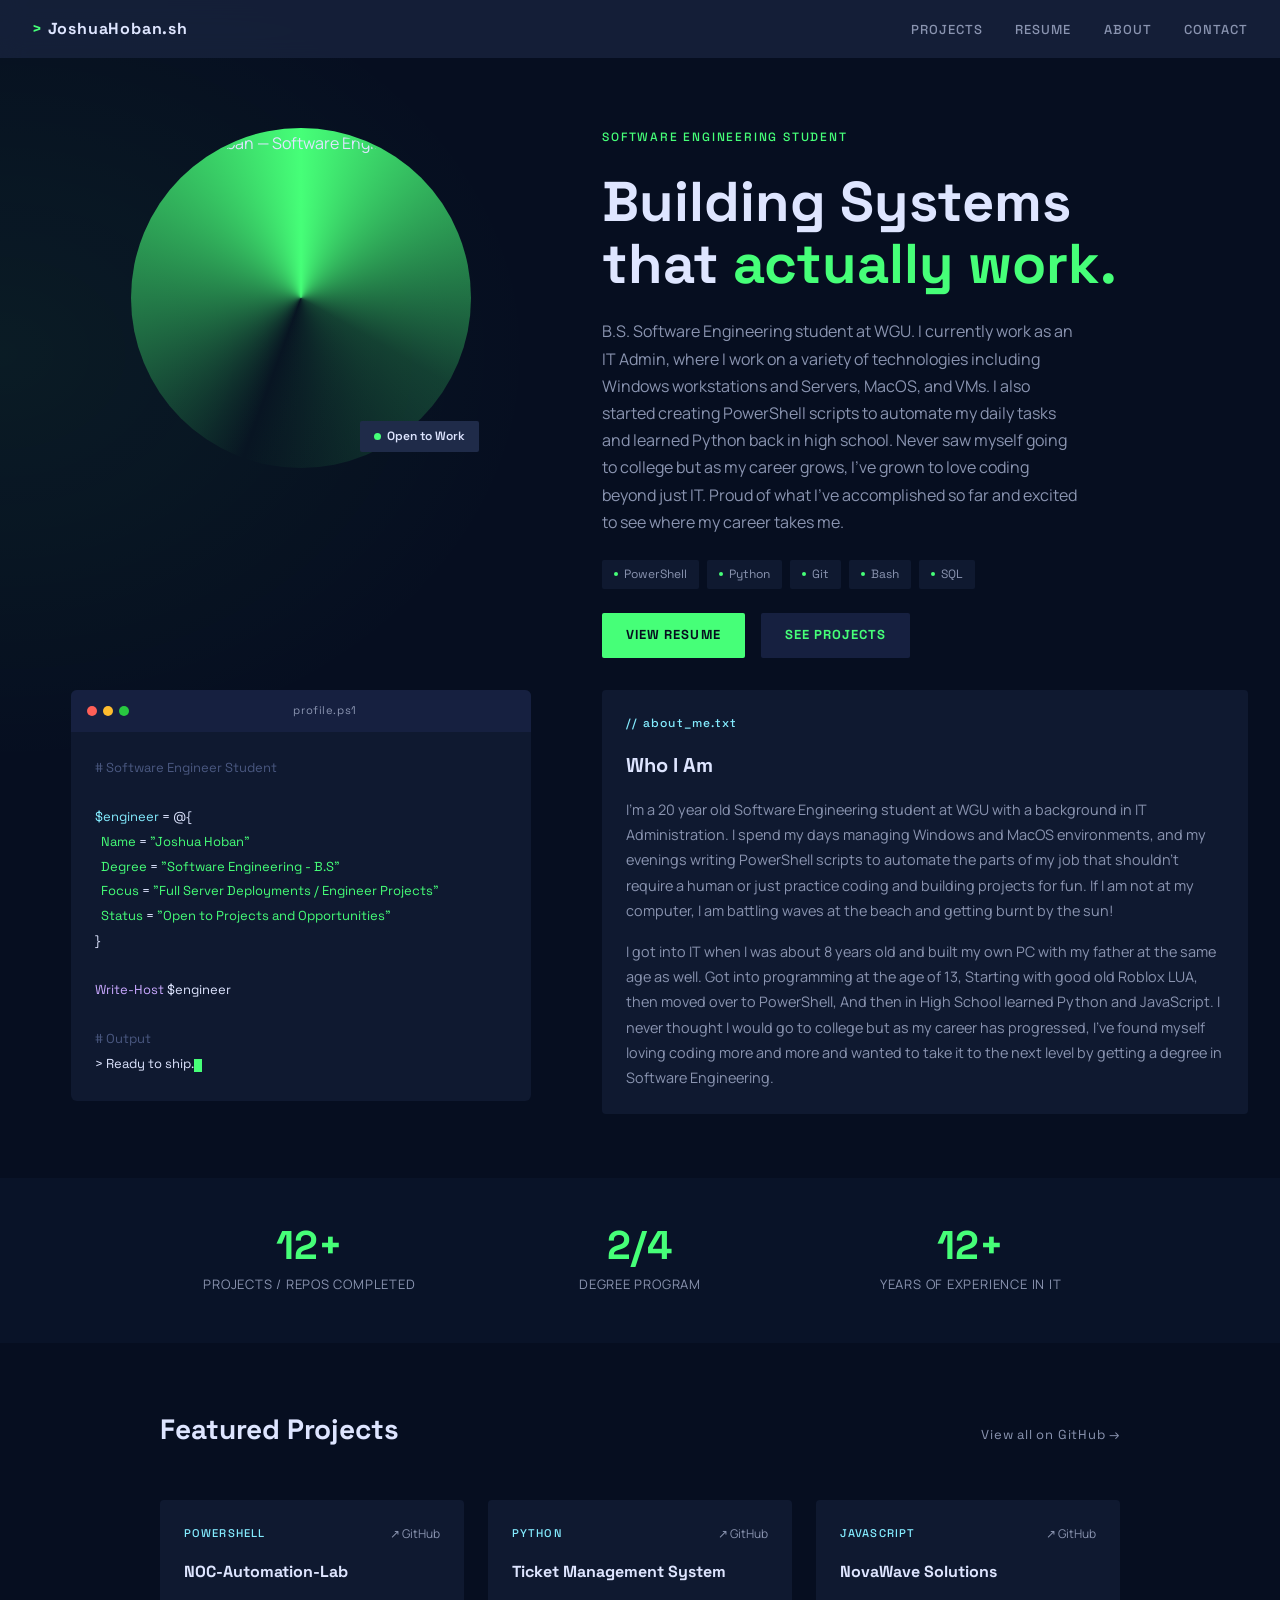
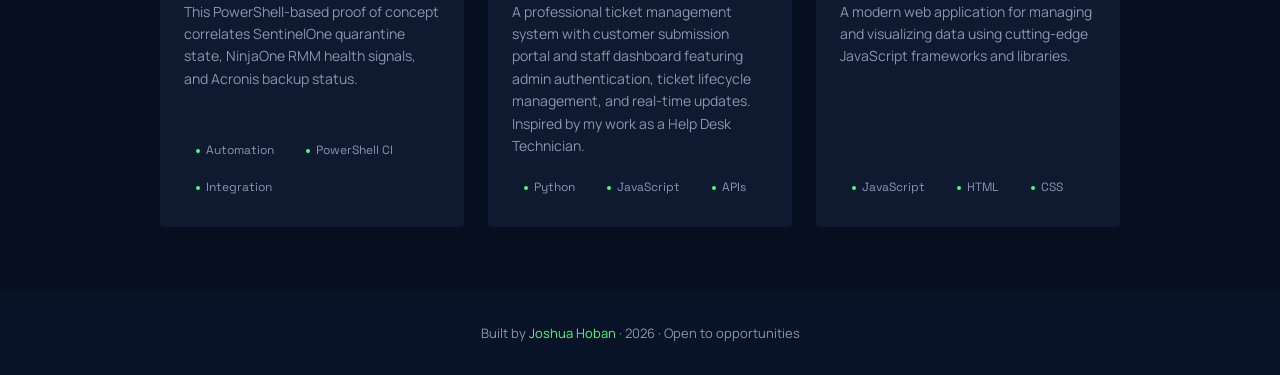
==== index.html @ ffe5ee06 "Full build of Portfolio. Just needs a profile picture" ====
<!DOCTYPE html>
<html lang="en">
<head>
  <meta charset="UTF-8" />
  <meta name="viewport" content="width=device-width, initial-scale=1.0" />
  <title>Joshua Hoban — Software Engineer Student | IT Admin</title>

  <link rel="preconnect" href="https://fonts.googleapis.com" />
  <link rel="preconnect" href="https://fonts.gstatic.com" crossorigin />
  <link
    href="https://fonts.googleapis.com/css2?family=Space+Grotesk:wght@400;500;700&family=Manrope:wght@400;500;600&display=swap"
    rel="stylesheet"
  />
  <link rel="stylesheet" href="styles.css" />
</head>

<body>
  <nav class="nav">
    <div class="nav__logo">
      <span>></span> JoshuaHoban.sh
    </div>
    <ul class="nav__links">
      <li><a href="#projects">Projects</a></li>
      <li><a href="resume.html">Resume</a></li>
      <li><a href="about.html">About</a></li>
      <li><a href="contact.html">Contact</a></li> 
    </ul>
  </nav>

  <section class="hero">
    <div class="hero__visual">
      <div class="profile-frame">
        <img
          src="images/profile.jpg"
          alt="Joshua Hoban — Software Engineer"
          class="profile-img"
        />
        <div class="profile-badge">
          <span class="profile-badge__dot"></span>
          Open to Work
        </div>
      </div>
    </div>
    <div class="hero__content">
      <p class="eyebrow fade-in visible">Software Engineering Student</p>

      <h1 class="hero__headline fade-in visible">
        Building Systems<br>
        that <span class="accent">actually work.</span>
      </h1>
      <p class="hero__sub fade-in visible">
        B.S. Software Engineering student at WGU. I currently work as an IT Admin,
        where I work on a variety of technologies including Windows workstations and
        Servers, MacOS, and VMs. I also started creating PowerShell scripts to automate
        my daily tasks and learned Python back in high school. Never saw myself going to
        college but as my career grows, I've grown to love coding beyond just IT.
        Proud of what I've accomplished so far and excited to see where my career takes me.
      </p>

      <div class="hero__stack fade-in visible">
        <span class="chip">PowerShell</span>
        <span class="chip">Python</span>
        <span class="chip">Git</span>
        <span class="chip">Bash</span>
        <span class="chip">SQL</span>
      </div>

      <div class="hero__ctas fade-in visible">
        <a href="#" class="btn-primary">View Resume</a>
        <a href="#projects" class="btn-secondary">See Projects</a>
      </div>
    </div>

    <div class="hero__terminal fade-in">
      <div class="terminal">
        <div class="terminal__bar">
          <div class="terminal__dot terminal__dot--red"></div>
          <div class="terminal__dot terminal__dot--yellow"></div>
          <div class="terminal__dot terminal__dot--green"></div>
          <span class="terminal__title">profile.ps1</span>
        </div>
        <div class="terminal__body">
          <div class="t-comment"># Software Engineer Student</div>
          <br>
          <div><span class="t-keyword">$engineer</span><span class="t-var"> = @{</span></div>
          <div>&nbsp;&nbsp;<span class="t-string">Name</span><span class="t-var">   = </span><span class="t-string">"Joshua Hoban"</span></div>
          <div>&nbsp;&nbsp;<span class="t-string">Degree</span><span class="t-var"> = </span><span class="t-string">"Software Engineering - B.S"</span></div>
          <div>&nbsp;&nbsp;<span class="t-string">Focus</span><span class="t-var">  = </span><span class="t-string">"Full Server Deployments / Engineer Projects"</span></div>
          <div>&nbsp;&nbsp;<span class="t-string">Status</span><span class="t-var"> = </span><span class="t-primary">"Open to Projects and Opportunities"</span></div>
          <div><span class="t-var">}</span></div>
          <br>
          <div><span class="t-fn">Write-Host</span><span class="t-var"> $engineer</span></div>
          <br>
          <div class="t-comment"># Output</div>
          <div><span class="t-var">> Ready to ship.</span><span class="cursor"></span></div>
        </div>
      </div>
    </div>

    <div class="hero__about fade-in">
      <div class="about-card">
        <p class="about-card__eyebrow">// about_me.txt</p>
        <h3 class="about-card__title">Who I Am</h3>
        <p class="about-card__body">
          I'm a 20 year old Software Engineering student at WGU with a background in IT
          Administration. I spend my days managing Windows and MacOS environments,
          and my evenings writing PowerShell scripts to automate the parts of my
          job that shouldn't require a human or just practice coding and building projects for fun. If I am not at my computer,
          I am battling waves at the beach and getting burnt by the sun!
        </p>
        <p class="about-card__body">
          I got into IT when I was about 8 years old and built my own PC with my father at the same age as well.
          Got into programming at the age of 13, Starting with good old Roblox LUA, then moved over to PowerShell, And then in High School
          learned Python and JavaScript. I never thought I would go to college but as my career has progressed, I've found myself loving coding more 
          and more and wanted to take it to the next level by getting a degree in Software Engineering.
        </p>
      </div>
    </div>

  </section>

  <section class="stats">
    <div class="stats__inner">
      <div class="stat fade-in">
        <div class="stat__number">12+</div>
        <div class="stat__label">Projects / Repos Completed</div>
      </div>
      <div class="stat fade-in">
        <div class="stat__number">2/4</div>
        <div class="stat__label">Degree Program</div>
      </div>
      <div class="stat fade-in">
        <div class="stat__number">12+</div>
        <div class="stat__label">Years of Experience in IT</div>
      </div>
    </div>
  </section>

  <section class="projects" id="projects">

    <div class="section-header">
      <h2>Featured Projects</h2>
      <a href="https://github.com/MrHoban?tab=repositories">View all on GitHub →</a>
    </div>

    <div class="projects__grid">
      <div class="card fade-in">
        <div class="card__meta">
          <span class="card__lang">PowerShell</span>
          <a href="https://github.com/MrHoban/NOC-Automation-Lab" class="card__link">↗ GitHub</a>
        </div>
        <h3 class="card__title">NOC-Automation-Lab</h3>
        <p class="card__desc">
          This PowerShell-based proof of concept correlates SentinelOne quarantine
          state, NinjaOne RMM health signals, and Acronis backup status.
        </p>
        <div class="card__chips">
          <span class="chip">Automation</span>
          <span class="chip">PowerShell CI</span>
          <span class="chip">Integration</span>
        </div>
      </div>

      <div class="card fade-in">
        <div class="card__meta">
          <span class="card__lang">Python</span>
          <a href="https://github.com/MrHoban/ticket-management-system" class="card__link">↗ GitHub</a>
        </div>
        <h3 class="card__title">Ticket Management System</h3>
        <p class="card__desc">
          A professional ticket management system with customer submission portal
          and staff dashboard featuring admin authentication, ticket lifecycle
          management, and real-time updates. Inspired by my work as a Help Desk
          Technician.
        </p>
        <div class="card__chips">
          <span class="chip">Python</span>
          <span class="chip">JavaScript</span>
          <span class="chip">APIs</span>
        </div>
      </div>

      <div class="card fade-in">
        <div class="card__meta">
          <span class="card__lang">JavaScript</span>
          <a href="https://github.com/MrHoban/NovaWave-Solutions" class="card__link">↗ GitHub</a>
        </div>
        <h3 class="card__title">NovaWave Solutions</h3>
        <p class="card__desc">
          A modern web application for managing and visualizing data using
          cutting-edge JavaScript frameworks and libraries.
        </p>
        <div class="card__chips">
          <span class="chip">JavaScript</span>
          <span class="chip">HTML</span>
          <span class="chip">CSS</span>
        </div>
      </div>

    </div>
  </section>

  <footer class="footer">
    <p>Built by <span>Joshua Hoban</span> · 2026 · Open to opportunities</p>
  </footer>

  <script src="script.js"></script>

</body>
</html>
---- styles.css ----
/* ================================================================
   style.css
   Portfolio — "The Architectural Syntax" Design System
   ================================================================

   TABLE OF CONTENTS
   1. CSS Custom Properties (Design Tokens)
   2. Reset & Base Styles
   3. Navigation Bar
   4. Hero Section
   5. Buttons
   6. Tech Stack Chips
   7. Terminal Visual
   8. Stats Row
   9. Featured Projects
   10. Footer
   11. Fade-in Animation
   12. Responsive (Mobile)
================================================================ */
:root {
  --surface:               #060e20;   
  --surface-container-low: #091328;   
  --surface-container:     #0f1930;   
  --surface-container-high:#162040;   
  --surface-bright:        #1f2b49;  

  --primary:  #46ff78;   
  --tertiary: #84ecff;   

  --on-surface:         #dee5ff;   
  --on-surface-variant: #8a94b0;   
  --on-primary:         #060e20;   

  --font-display: 'Space Grotesk', sans-serif;  
  --font-body:    'Manrope', sans-serif;        

  --space-2:  0.5rem;    
  --space-3:  0.75rem;   
  --space-4:  1rem;      
  --space-6:  1.5rem;    
  --space-8:  2rem;     
  --space-12: 3rem;      
  --space-16: 4rem;    
}

*, *::before, *::after {
  box-sizing: border-box;  
  margin: 0;
  padding: 0;
}

html {
  scroll-behavior: smooth; 
}

body {
  background-color: var(--surface);
  color: var(--on-surface);
  font-family: var(--font-body);
  font-size: 1rem;
  line-height: 1.6;
  -webkit-font-smoothing: antialiased; 
}

a {
  color: inherit;
  text-decoration: none;
}

.nav {
  position: fixed;
  top: 0;
  left: 0;
  right: 0;
  z-index: 100; 
  display: flex;
  justify-content: space-between; 
  align-items: center;
  padding: var(--space-4) var(--space-8);
  background: rgba(31, 43, 73, 0.6); 
  backdrop-filter: blur(12px);
  -webkit-backdrop-filter: blur(12px); 
}

.nav__logo {
  font-family: var(--font-display);
  font-size: 1rem;
  font-weight: 700;
  letter-spacing: 0.05em;
  color: var(--on-surface);
}

.nav__logo span {
  color: var(--primary);
}

.nav__links {
  display: flex;
  gap: var(--space-8);
  list-style: none;
}

.nav__links a {
  font-family: var(--font-display);
  font-size: 0.8125rem;
  font-weight: 500;
  letter-spacing: 0.08em;
  text-transform: uppercase;
  color: var(--on-surface-variant);
  transition: color 0.2s ease; 
}

.nav__links a:hover {
  color: var(--primary);
}

.hero {
  min-height: 100vh;
  display: grid;
  grid-template-columns: 1fr 1.2fr;
  grid-template-rows: auto auto;
  align-items: start;
  gap: var(--space-8);
  padding: var(--space-16) var(--space-8);
  padding-top: calc(var(--space-16) + 64px);
  background:
    radial-gradient(ellipse 60% 50% at 0% 30%, rgba(70, 255, 120, 0.06) 0%, transparent 70%),
    var(--surface);
}

.hero__content {
  display: flex;
  flex-direction: column;
  gap: var(--space-6);
}

.eyebrow {
  font-family: var(--font-display);
  font-size: 0.75rem;
  font-weight: 500;
  letter-spacing: 0.15em;
  text-transform: uppercase;
  color: var(--primary);
}

.hero__headline {
  font-family: var(--font-display);
  font-size: clamp(2.5rem, 5vw, 3.5rem);
  font-weight: 700;
  line-height: 1.1;
  color: var(--on-surface);
}

.hero__headline .accent {
  color: var(--primary);
}

.hero__sub {
  font-size: 1rem;
  color: var(--on-surface-variant);
  max-width: 480px;
  line-height: 1.7;
}

.hero__stack {
  display: flex;
  flex-wrap: wrap; 
  gap: var(--space-2);
}

.hero__ctas {
  display: flex;
  gap: var(--space-4);
  flex-wrap: wrap;
}

.hero__terminal,
.hero__about {
  width: 100%;
}

.hero__visual {
  display: flex;
  justify-content: center;
  align-items: center;
}

.btn-primary {
  display: inline-block;
  padding: 12px var(--space-6);
  background: var(--primary);
  color: var(--on-primary);
  font-family: var(--font-display);
  font-size: 0.8125rem;
  font-weight: 700;
  letter-spacing: 0.08em;
  text-transform: uppercase;
  border-radius: 2px;
  transition: opacity 0.2s ease;
}

.btn-primary:hover {
  opacity: 0.85;
}

.btn-secondary {
  display: inline-block;
  padding: 12px var(--space-6);
  background: var(--surface-container-high);
  color: var(--primary);
  font-family: var(--font-display);
  font-size: 0.8125rem;
  font-weight: 700;
  letter-spacing: 0.08em;
  text-transform: uppercase;
  border-radius: 2px;
  transition: background 0.2s ease;
}

.btn-secondary:hover {
  background: var(--surface-bright);
}

.chip {
  display: inline-flex;
  align-items: center;
  gap: 6px;
  padding: 5px var(--space-3);
  background: var(--surface-container);
  border-radius: 2px;
  font-family: var(--font-display);
  font-size: 0.75rem;
  color: var(--on-surface-variant);
}

.chip::before {
  content: '';        
  width: 4px;
  height: 4px;
  border-radius: 50%; 
  background: var(--primary);
  flex-shrink: 0;     
}

.hero__visual {
  display: flex;
  justify-content: center;
  align-items: center;
}

.profile-frame {
  position: relative;   
  width: 340px;
  height: 340px;
  border-radius: 50%;   
  background: conic-gradient(
    var(--primary) 0deg,
    rgba(70, 255, 120, 0.2) 120deg,
    transparent 200deg,
    var(--primary) 360deg
  );
  padding: 3px;         
  animation: spin-ring 8s linear infinite;
}

@keyframes spin-ring {
  from { transform: rotate(0deg); }
  to   { transform: rotate(360deg); }
}

.profile-img {
  width: 100%;
  height: 100%;
  border-radius: 50%;
  object-fit: cover;     
  object-position: top;  
  display: block;
  animation: counter-spin 8s linear infinite;
}

@keyframes counter-spin {
  from { transform: rotate(0deg); }
  to   { transform: rotate(-360deg); }
}

.profile-badge {
  position: absolute;
  bottom: 16px;
  right: -8px;
  display: flex;
  align-items: center;
  gap: 6px;
  padding: 6px 14px;
  background: var(--surface-bright);
  border-radius: 2px;
  font-family: var(--font-display);
  font-size: 0.75rem;
  font-weight: 600;
  color: var(--on-surface);
  animation: counter-spin 8s linear infinite;
}

.profile-badge__dot {
  width: 7px;
  height: 7px;
  border-radius: 50%;
  background: var(--primary);
  animation: pulse 2s ease-in-out infinite;
  animation-name: pulse;
}

@keyframes pulse {
  0%, 100% { opacity: 1; transform: scale(1); }
  50%       { opacity: 0.5; transform: scale(0.8); }
}

.terminal {
  width: 100%;
  max-width: 460px;
  margin: 0 auto;
  background: var(--surface-container);
  border-radius: 6px;
  overflow: hidden; 
}

.terminal__bar {
  display: flex;
  align-items: center;
  gap: 6px;
  padding: var(--space-3) var(--space-4);
  background: var(--surface-container-high);
}

.terminal__dot {
  width: 10px;
  height: 10px;
  border-radius: 50%;
}

.terminal__dot--red    { background: #ff5f57; }
.terminal__dot--yellow { background: #febc2e; }
.terminal__dot--green  { background: #28c840; }

.terminal__title {
  margin: 0 auto;
  font-family: var(--font-display);
  font-size: 0.7rem;
  color: var(--on-surface-variant);
  letter-spacing: 0.05em;
}

.terminal__body {
  padding: var(--space-6);
  font-family: 'Space Grotesk', monospace;
  font-size: 0.8125rem;
  line-height: 1.9;
}

.t-comment { color: #4a5880; }              
.t-keyword  { color: var(--tertiary); }     
.t-string   { color: var(--primary); }      
.t-var      { color: var(--on-surface); }   
.t-fn       { color: #c9a8ff; }             
.t-primary  { color: var(--primary); }      

.cursor {
  display: inline-block;
  width: 8px;
  height: 1em;
  background: var(--primary);
  vertical-align: text-bottom;
  animation: blink 1s step-end infinite;
}

@keyframes blink {
  0%, 100% { opacity: 1; }
  50%       { opacity: 0; }
}

.about-card {
  height: 100%;
  background: var(--surface-container);
  border-radius: 4px;
  padding: var(--space-6);
  display: flex;
  flex-direction: column;
  gap: var(--space-4);
}

.about-card__eyebrow {
  font-family: var(--font-display);
  font-size: 0.75rem;
  font-weight: 500;
  letter-spacing: 0.1em;
  color: var(--tertiary);
}

.about-card__title {
  font-family: var(--font-display);
  font-size: 1.25rem;
  font-weight: 700;
  color: var(--on-surface);
}

.about-card__body {
  font-size: 0.9rem;
  color: var(--on-surface-variant);
  line-height: 1.75;
}

.stats {
  background: var(--surface-container-low);
  padding: var(--space-12) var(--space-8);
}

.stats__inner {
  max-width: 960px;
  margin: 0 auto; 
  display: grid;
  grid-template-columns: repeat(3, 1fr); 
  gap: var(--space-8);
}

.stat {
  text-align: center;
}

.stat__number {
  font-family: var(--font-display);
  font-size: 2.5rem;
  font-weight: 700;
  color: var(--primary);
  line-height: 1;
}

.stat__label {
  margin-top: var(--space-2);
  font-size: 0.8125rem;
  color: var(--on-surface-variant);
  letter-spacing: 0.06em;
  text-transform: uppercase;
}

.projects {
  padding: var(--space-16) var(--space-8);
  background: var(--surface); 
}

.section-header {
  max-width: 960px;
  margin: 0 auto var(--space-12);
  display: flex;
  align-items: baseline;
  justify-content: space-between;
}

.section-header h2 {
  font-family: var(--font-display);
  font-size: 1.75rem;
  font-weight: 700;
  color: var(--on-surface);
}

.section-header a {
  font-family: var(--font-display);
  font-size: 0.8125rem;
  color: var(--on-surface-variant);
  letter-spacing: 0.06em;
  transition: color 0.2s;
}

.section-header a:hover {
  color: var(--primary);
}

.projects__grid {
  max-width: 960px;
  margin: 0 auto;
  display: grid;
  grid-template-columns: repeat(auto-fill, minmax(280px, 1fr));
  gap: var(--space-6);
}

.card {
  background: var(--surface-container);
  border-radius: 4px;
  padding: var(--space-6);
  display: flex;
  flex-direction: column;
  gap: var(--space-4);
  transition: background 0.25s ease;
}

.card:hover {
  background: var(--surface-container-high);
}

.card__meta {
  display: flex;
  align-items: center;
  justify-content: space-between;
}

.card__lang {
  font-family: var(--font-display);
  font-size: 0.7rem;
  font-weight: 500;
  letter-spacing: 0.1em;
  text-transform: uppercase;
  color: var(--tertiary);
}

.card__link {
  font-size: 0.75rem;
  color: var(--on-surface-variant);
  transition: color 0.2s;
}

.card__link:hover {
  color: var(--primary);
}

.card__title {
  font-family: var(--font-display);
  font-size: 1rem;
  font-weight: 700;
  color: var(--on-surface);
}

.card__desc {
  font-size: 0.875rem;
  color: var(--on-surface-variant);
  line-height: 1.6;
  flex: 1; 
}

.card__chips {
  display: flex;
  flex-wrap: wrap;
  gap: var(--space-2);
}


.footer {
  background: var(--surface-container-low);
  padding: var(--space-8);
  text-align: center;
}

.footer p {
  font-size: 0.8125rem;
  color: var(--on-surface-variant);
}

.footer span {
  color: var(--primary);
}

.fade-in {
  opacity: 0;
  transform: translateY(24px);
  transition: opacity 0.6s ease, transform 0.6s ease;
}

.fade-in.visible {
  opacity: 1;
  transform: translateY(0);
}

.fade-in:nth-child(1) { transition-delay: 0s; }
.fade-in:nth-child(2) { transition-delay: 0.1s; }
.fade-in:nth-child(3) { transition-delay: 0.2s; }

@media (max-width: 768px) {
  .hero {
    grid-template-columns: 1fr;
    padding: var(--space-8) var(--space-4);
    padding-top: calc(var(--space-12) + 64px);
  }

  .hero__terminal,
  .hero__about {
    grid-column: 1;
  }

  /* Shrink the photo on mobile */
  .profile-frame {
    width: 200px;
    height: 200px;
  }

  .nav__links {
    gap: var(--space-4);
  }

  .stats__inner {
    grid-template-columns: 1fr;
    gap: var(--space-6);
  }

  .terminal__body {
    grid-template-columns: 1fr;
  }
}
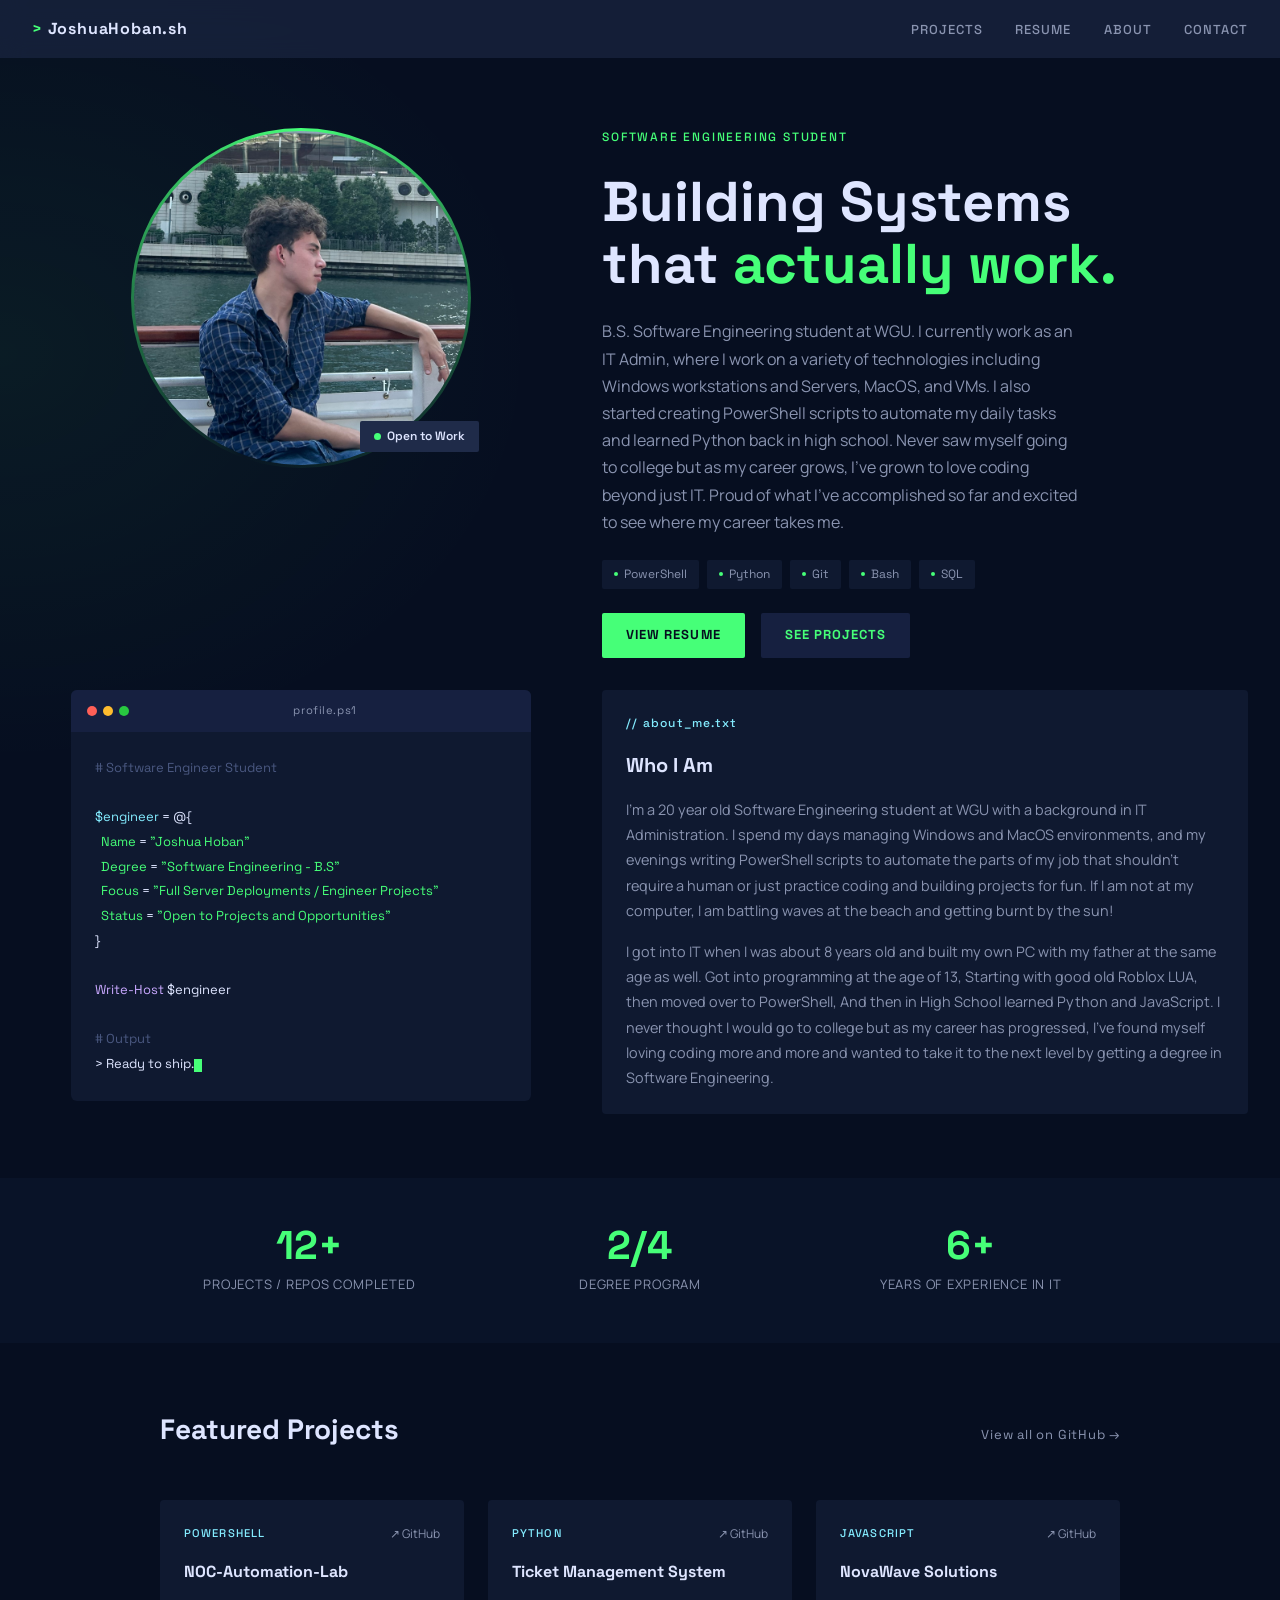
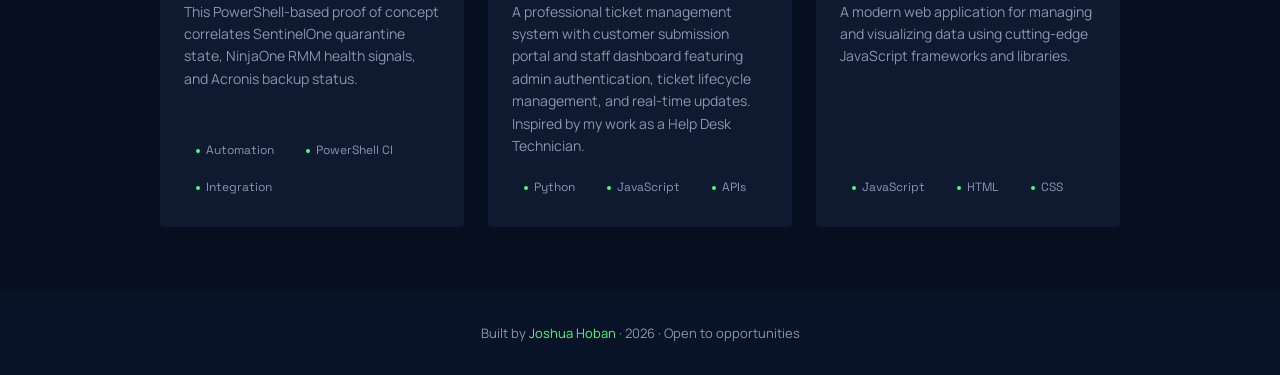
==== commit 64a2c1ef: "Updated some Text Errors Updated Experience since everyone doesn't believe my accuracy lol" ====
--- a/index.html
+++ b/index.html
@@ -130,7 +130,7 @@
         <div class="stat__label">Degree Program</div>
       </div>
       <div class="stat fade-in">
-        <div class="stat__number">12+</div>
+        <div class="stat__number">6+</div>
         <div class="stat__label">Years of Experience in IT</div>
       </div>
     </div>
@@ -207,4 +207,4 @@
   <script src="script.js"></script>
 
 </body>
-</html>+</html>
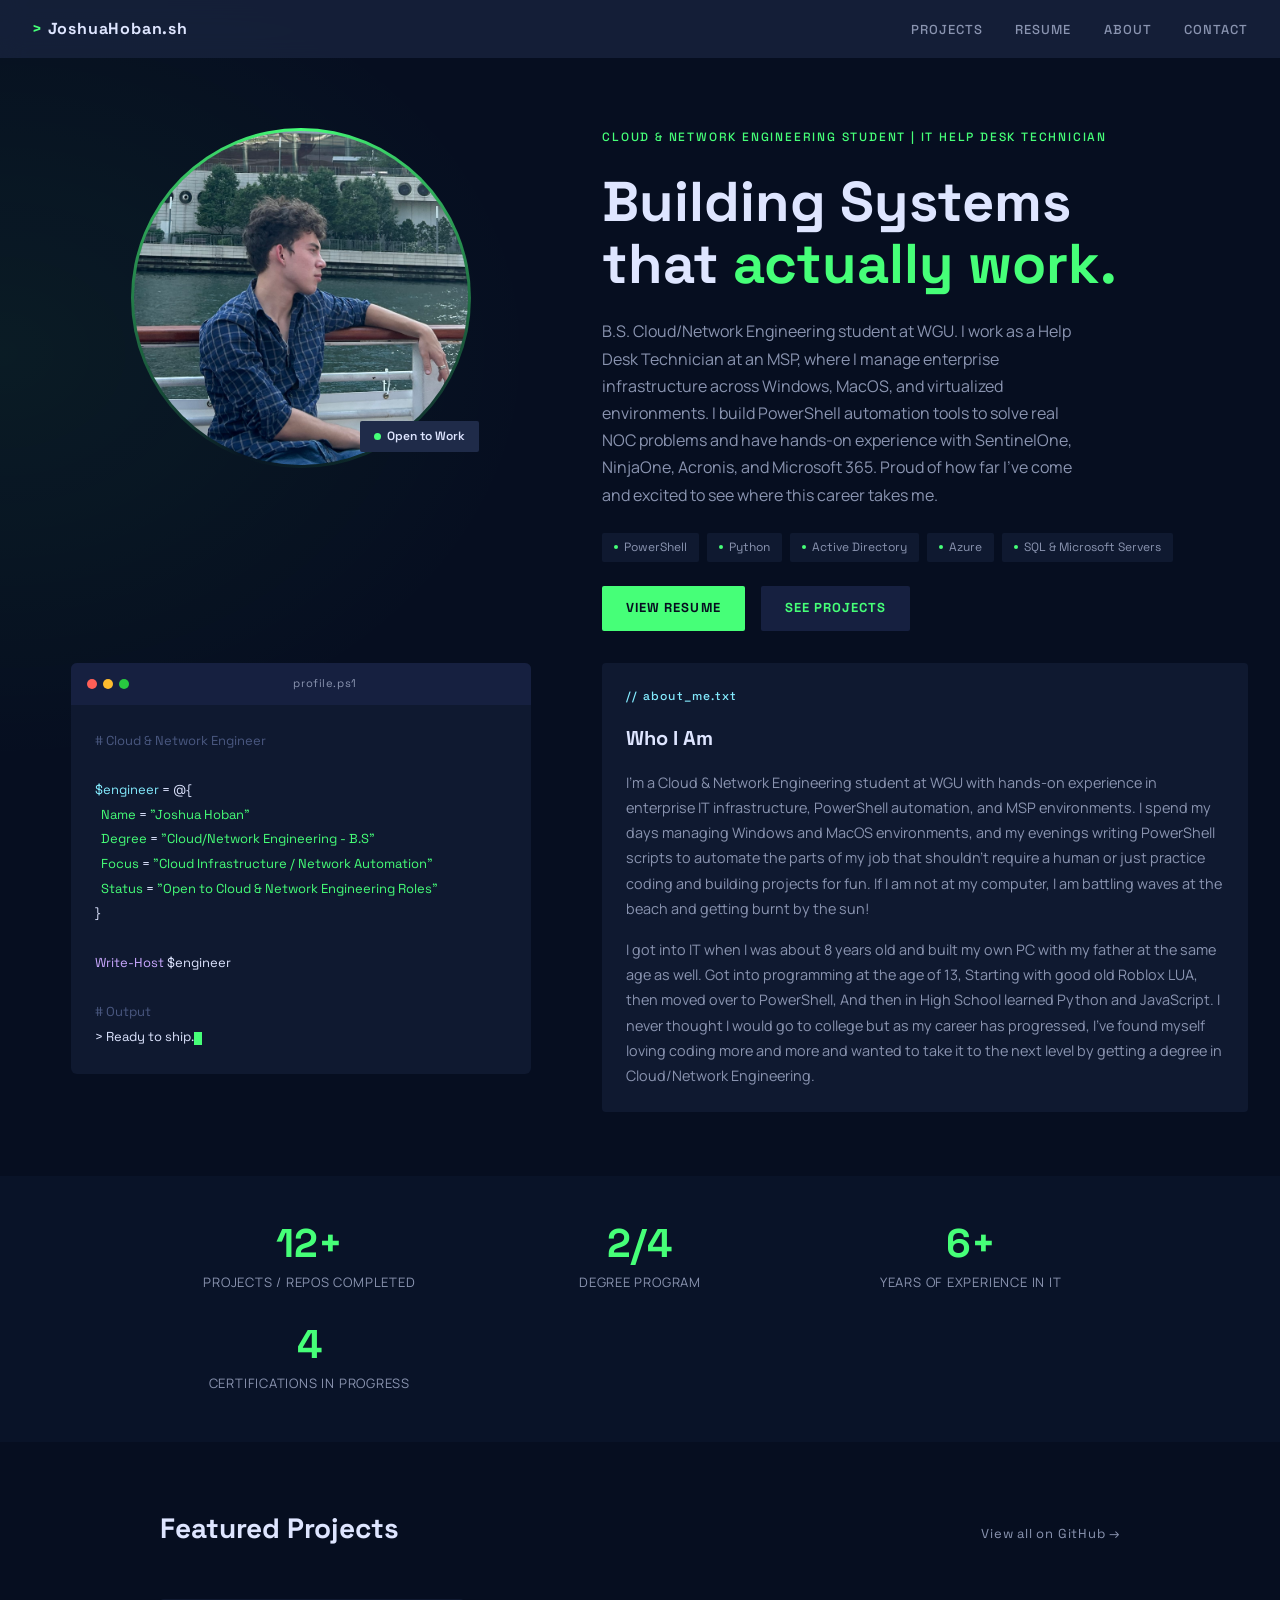
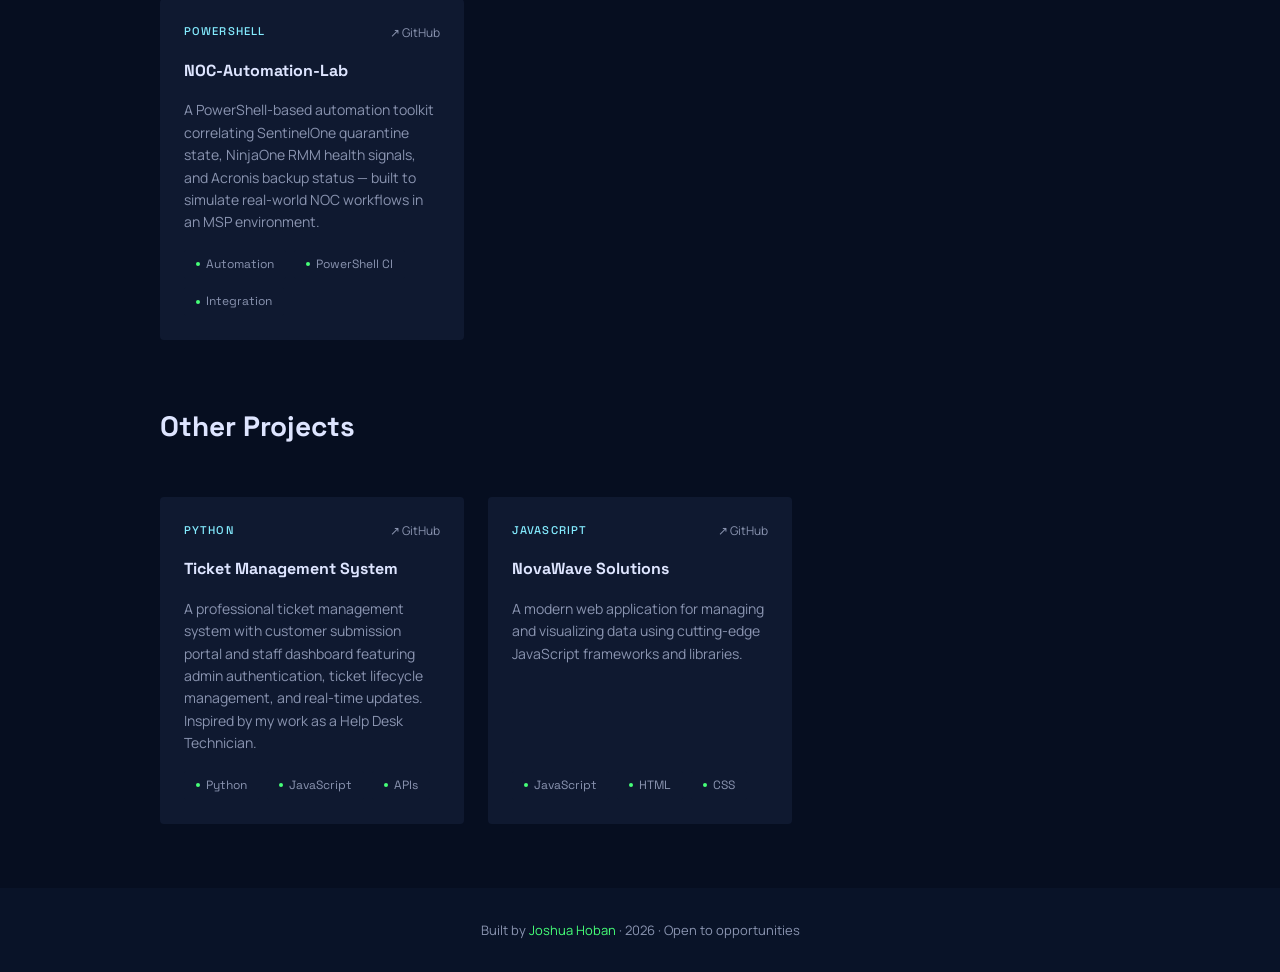
==== commit 6e73bbb6: "Pivot portfolio from Software Engineering to Cloud & Network Engineering Updated all pages to reflec" ====
--- a/index.html
+++ b/index.html
@@ -3,7 +3,7 @@
 <head>
   <meta charset="UTF-8" />
   <meta name="viewport" content="width=device-width, initial-scale=1.0" />
-  <title>Joshua Hoban — Software Engineer Student | IT Admin</title>
+  <title>Joshua Hoban — Cloud & Network Engineer | IT Infrastructure Professional</title>
 
   <link rel="preconnect" href="https://fonts.googleapis.com" />
   <link rel="preconnect" href="https://fonts.gstatic.com" crossorigin />
@@ -19,11 +19,16 @@
     <div class="nav__logo">
       <span>></span> JoshuaHoban.sh
     </div>
+    <button class="nav__menu-btn" aria-label="Toggle menu">
+      <span></span>
+      <span></span>
+      <span></span>
+    </button>
     <ul class="nav__links">
       <li><a href="#projects">Projects</a></li>
       <li><a href="resume.html">Resume</a></li>
       <li><a href="about.html">About</a></li>
-      <li><a href="contact.html">Contact</a></li> 
+      <li><a href="contact.html">Contact</a></li>
     </ul>
   </nav>
 
@@ -32,7 +37,7 @@
       <div class="profile-frame">
         <img
           src="images/profile.jpg"
-          alt="Joshua Hoban — Software Engineer"
+          alt="Joshua Hoban — Cloud & Network Engineer"
           class="profile-img"
         />
         <div class="profile-badge">
@@ -42,27 +47,26 @@
       </div>
     </div>
     <div class="hero__content">
-      <p class="eyebrow fade-in visible">Software Engineering Student</p>
+      <p class="eyebrow fade-in visible">Cloud & Network Engineering Student | IT Help Desk Technician</p>
 
       <h1 class="hero__headline fade-in visible">
         Building Systems<br>
         that <span class="accent">actually work.</span>
       </h1>
       <p class="hero__sub fade-in visible">
-        B.S. Software Engineering student at WGU. I currently work as an IT Admin,
-        where I work on a variety of technologies including Windows workstations and
-        Servers, MacOS, and VMs. I also started creating PowerShell scripts to automate
-        my daily tasks and learned Python back in high school. Never saw myself going to
-        college but as my career grows, I've grown to love coding beyond just IT.
-        Proud of what I've accomplished so far and excited to see where my career takes me.
+        B.S. Cloud/Network Engineering student at WGU. I work as a Help Desk Technician
+        at an MSP, where I manage enterprise infrastructure across Windows, MacOS, and
+        virtualized environments. I build PowerShell automation tools to solve real NOC
+        problems and have hands-on experience with SentinelOne, NinjaOne, Acronis, and
+        Microsoft 365. Proud of how far I've come and excited to see where this career takes me.
       </p>
 
       <div class="hero__stack fade-in visible">
         <span class="chip">PowerShell</span>
         <span class="chip">Python</span>
-        <span class="chip">Git</span>
-        <span class="chip">Bash</span>
-        <span class="chip">SQL</span>
+        <span class="chip">Active Directory</span>
+        <span class="chip">Azure</span>
+        <span class="chip">SQL & Microsoft Servers</span>
       </div>
 
       <div class="hero__ctas fade-in visible">
@@ -80,13 +84,13 @@
           <span class="terminal__title">profile.ps1</span>
         </div>
         <div class="terminal__body">
-          <div class="t-comment"># Software Engineer Student</div>
+          <div class="t-comment"># Cloud & Network Engineer</div>
           <br>
           <div><span class="t-keyword">$engineer</span><span class="t-var"> = @{</span></div>
           <div>&nbsp;&nbsp;<span class="t-string">Name</span><span class="t-var">   = </span><span class="t-string">"Joshua Hoban"</span></div>
-          <div>&nbsp;&nbsp;<span class="t-string">Degree</span><span class="t-var"> = </span><span class="t-string">"Software Engineering - B.S"</span></div>
-          <div>&nbsp;&nbsp;<span class="t-string">Focus</span><span class="t-var">  = </span><span class="t-string">"Full Server Deployments / Engineer Projects"</span></div>
-          <div>&nbsp;&nbsp;<span class="t-string">Status</span><span class="t-var"> = </span><span class="t-primary">"Open to Projects and Opportunities"</span></div>
+          <div>&nbsp;&nbsp;<span class="t-string">Degree</span><span class="t-var"> = </span><span class="t-string">"Cloud/Network Engineering - B.S"</span></div>
+          <div>&nbsp;&nbsp;<span class="t-string">Focus</span><span class="t-var">  = </span><span class="t-string">"Cloud Infrastructure / Network Automation"</span></div>
+          <div>&nbsp;&nbsp;<span class="t-string">Status</span><span class="t-var"> = </span><span class="t-primary">"Open to Cloud & Network Engineering Roles"</span></div>
           <div><span class="t-var">}</span></div>
           <br>
           <div><span class="t-fn">Write-Host</span><span class="t-var"> $engineer</span></div>
@@ -102,8 +106,9 @@
         <p class="about-card__eyebrow">// about_me.txt</p>
         <h3 class="about-card__title">Who I Am</h3>
         <p class="about-card__body">
-          I'm a 20 year old Software Engineering student at WGU with a background in IT
-          Administration. I spend my days managing Windows and MacOS environments,
+          I'm a Cloud & Network Engineering student at WGU with hands-on experience
+          in enterprise IT infrastructure, PowerShell automation, and MSP environments.
+          I spend my days managing Windows and MacOS environments,
           and my evenings writing PowerShell scripts to automate the parts of my
           job that shouldn't require a human or just practice coding and building projects for fun. If I am not at my computer,
           I am battling waves at the beach and getting burnt by the sun!
@@ -112,7 +117,7 @@
           I got into IT when I was about 8 years old and built my own PC with my father at the same age as well.
           Got into programming at the age of 13, Starting with good old Roblox LUA, then moved over to PowerShell, And then in High School
           learned Python and JavaScript. I never thought I would go to college but as my career has progressed, I've found myself loving coding more 
-          and more and wanted to take it to the next level by getting a degree in Software Engineering.
+          and more and wanted to take it to the next level by getting a degree in Cloud/Network Engineering.
         </p>
       </div>
     </div>
@@ -132,6 +137,10 @@
       <div class="stat fade-in">
         <div class="stat__number">6+</div>
         <div class="stat__label">Years of Experience in IT</div>
+      </div>
+      <div class="stat fade-in">
+        <div class="stat__number">4</div>
+        <div class="stat__label">Certifications In Progress</div>
       </div>
     </div>
   </section>
@@ -151,8 +160,9 @@
         </div>
         <h3 class="card__title">NOC-Automation-Lab</h3>
         <p class="card__desc">
-          This PowerShell-based proof of concept correlates SentinelOne quarantine
-          state, NinjaOne RMM health signals, and Acronis backup status.
+          A PowerShell-based automation toolkit correlating SentinelOne quarantine
+          state, NinjaOne RMM health signals, and Acronis backup status — built to
+          simulate real-world NOC workflows in an MSP environment.
         </p>
         <div class="card__chips">
           <span class="chip">Automation</span>
@@ -160,6 +170,13 @@
           <span class="chip">Integration</span>
         </div>
       </div>
+    </div>
+
+    <div class="section-header" style="margin-top: var(--space-16);">
+      <h2>Other Projects</h2>
+    </div>
+
+    <div class="projects__grid">
 
       <div class="card fade-in">
         <div class="card__meta">
--- a/styles.css
+++ b/styles.css
@@ -114,6 +114,10 @@
   color: var(--primary);
 }
 
+.nav__menu-btn {
+  display: none;
+}
+
 .hero {
   min-height: 100vh;
   display: grid;
@@ -572,6 +576,60 @@
 .fade-in:nth-child(3) { transition-delay: 0.2s; }
 
 @media (max-width: 768px) {
+  /* ---- Nav / Hamburger ---- */
+  .nav {
+    position: relative;
+    flex-wrap: wrap;
+  }
+
+  .nav__menu-btn {
+    display: flex;
+    flex-direction: column;
+    gap: 5px;
+    background: none;
+    border: none;
+    cursor: pointer;
+    padding: 4px;
+  }
+
+  .nav__menu-btn span {
+    display: block;
+    width: 22px;
+    height: 2px;
+    background: var(--on-surface);
+    border-radius: 1px;
+    transition: transform 0.2s ease, opacity 0.2s ease;
+  }
+
+  /* Hide links by default; shown when .nav--open is toggled */
+  .nav__links {
+    display: none;
+    position: absolute;
+    top: 100%;
+    left: 0;
+    right: 0;
+    flex-direction: column;
+    gap: 0;
+    background: rgba(15, 25, 48, 0.98);
+    backdrop-filter: blur(12px);
+    -webkit-backdrop-filter: blur(12px);
+    padding: var(--space-4) var(--space-8);
+  }
+
+  .nav--open .nav__links {
+    display: flex;
+  }
+
+  .nav__links li {
+    padding: var(--space-3) 0;
+    border-bottom: 1px solid rgba(138, 148, 176, 0.1);
+  }
+
+  .nav__links li:last-child {
+    border-bottom: none;
+  }
+
+  /* ---- Hero ---- */
   .hero {
     grid-template-columns: 1fr;
     padding: var(--space-8) var(--space-4);
@@ -589,16 +647,15 @@
     height: 200px;
   }
 
-  .nav__links {
-    gap: var(--space-4);
-  }
-
+  /* Prevent terminal code from overflowing narrow screens */
+  .terminal__body {
+    overflow-x: auto;
+    font-size: 0.75rem;
+  }
+
+  /* ---- Stats ---- */
   .stats__inner {
     grid-template-columns: 1fr;
     gap: var(--space-6);
   }
-
-  .terminal__body {
-    grid-template-columns: 1fr;
-  }
 }
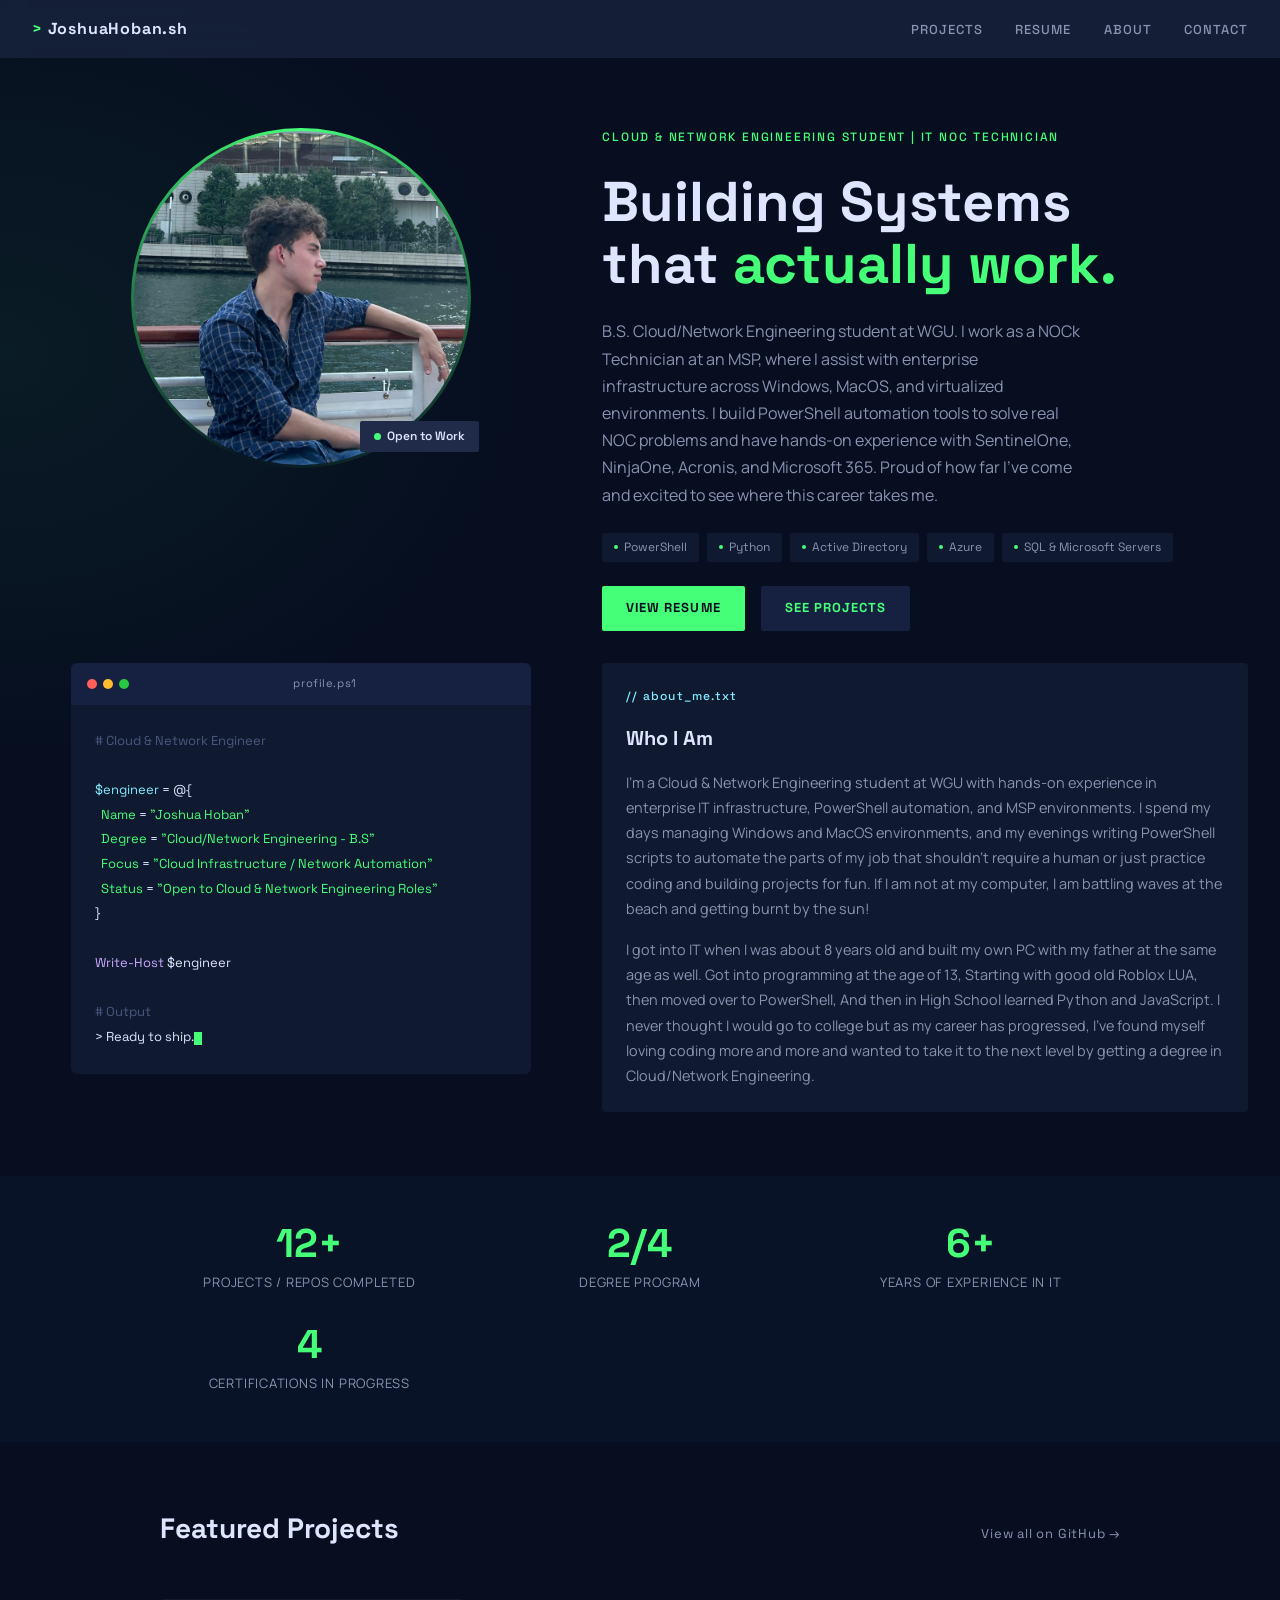
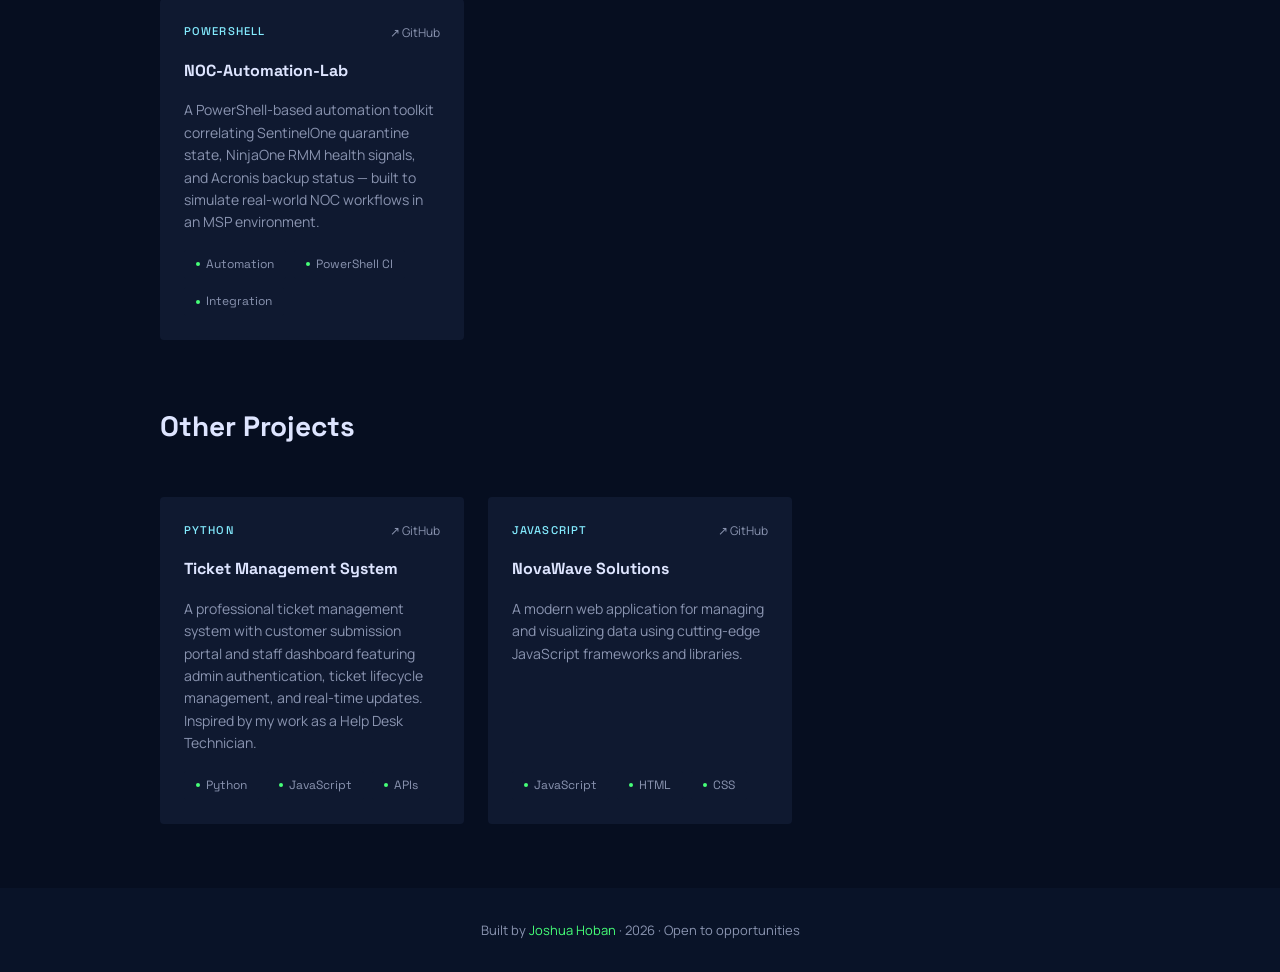
==== commit 3cde2761: "Update job title from Help Desk to NOC Technician Got Promoted!" ====
--- a/index.html
+++ b/index.html
@@ -47,15 +47,15 @@
       </div>
     </div>
     <div class="hero__content">
-      <p class="eyebrow fade-in visible">Cloud & Network Engineering Student | IT Help Desk Technician</p>
+      <p class="eyebrow fade-in visible">Cloud & Network Engineering Student | IT NOC Technician</p>
 
       <h1 class="hero__headline fade-in visible">
         Building Systems<br>
         that <span class="accent">actually work.</span>
       </h1>
       <p class="hero__sub fade-in visible">
-        B.S. Cloud/Network Engineering student at WGU. I work as a Help Desk Technician
-        at an MSP, where I manage enterprise infrastructure across Windows, MacOS, and
+        B.S. Cloud/Network Engineering student at WGU. I work as a NOCk Technician
+        at an MSP, where I assist with enterprise infrastructure across Windows, MacOS, and
         virtualized environments. I build PowerShell automation tools to solve real NOC
         problems and have hands-on experience with SentinelOne, NinjaOne, Acronis, and
         Microsoft 365. Proud of how far I've come and excited to see where this career takes me.
